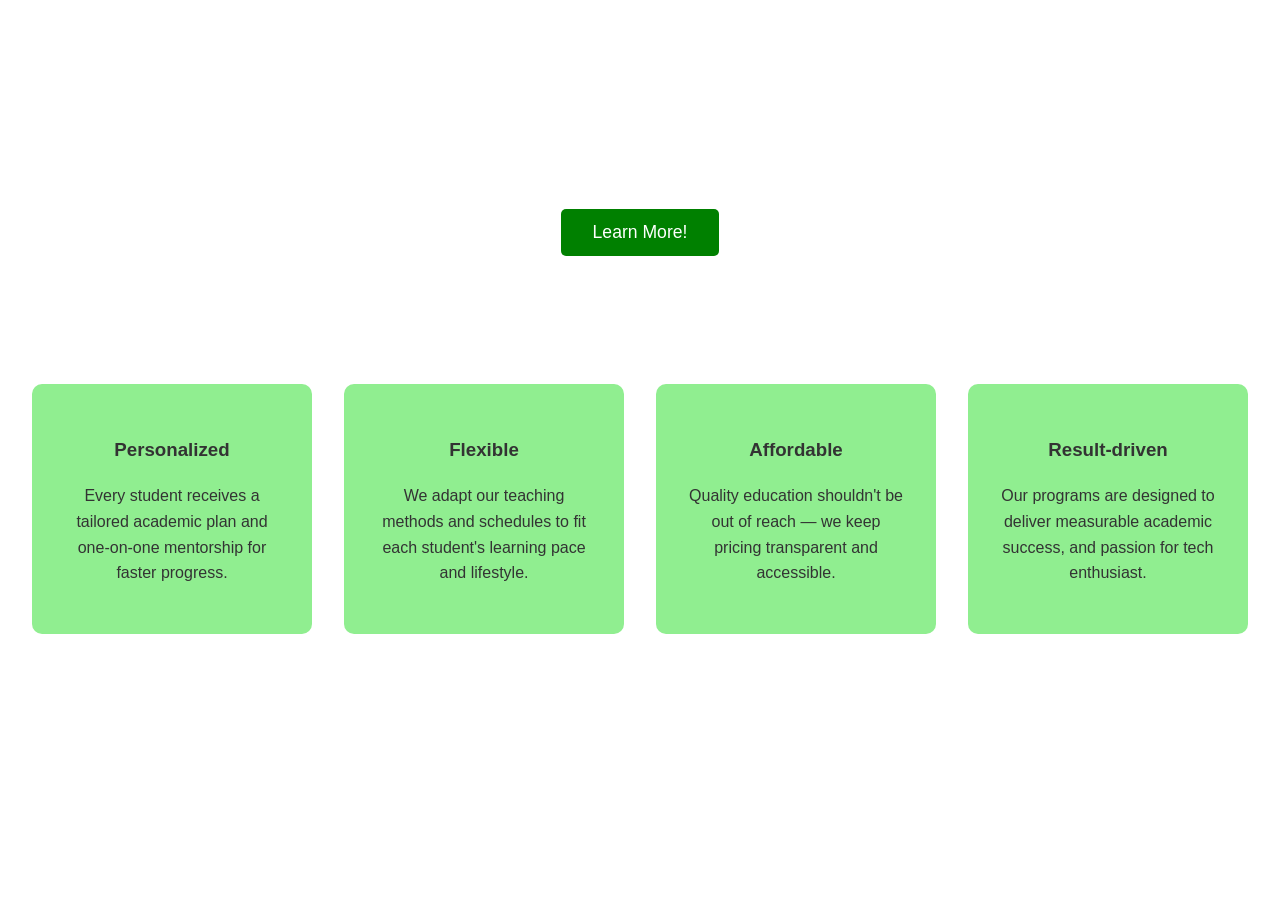
==== index.html @ 3a7b1abc "Merge pull request #18 from AlexKalll/nav Nav" ====
<!DOCTYPE html>
<html lang="en">
<head>
    <meta charset="UTF-8">
    <meta name="viewport" content="width=device-width, initial-scale=1.0">
    <title>Top Academy - Home</title>
    <link rel="stylesheet" href="../css/styles.css">
</head>
<body>
    <div id="app">
        <!-- Include Header -->
        <div id="header-placeholder"></div>

        <main class="main">
            <section class="hero">
                <h1>Top Academy</h1>
                <p class="hero-txt">Empower students at all academic levels to thrive, by combining expert teaching, a pace that fits each student, and strong collaboration with parents to ensure lasting academic success.</p>
                <button class="btn-lm">Learn More!</button>
            </section>

            <section class="features">
                <div class="feat-card">
                    <h3>Personalized</h3>
                    <p>Every student receives a tailored academic plan and one-on-one mentorship for faster progress.</p>
                </div>
                <div class="feat-card">
                    <h3>Flexible</h3>
                    <p>We adapt our teaching methods and schedules to fit each student's learning pace and lifestyle.</p>
                </div>
                <div class="feat-card">
                    <h3>Affordable</h3>
                    <p>Quality education shouldn't be out of reach — we keep pricing transparent and accessible.</p>
                </div>
                <div class="feat-card">
                    <h3>Result-driven</h3>
                    <p>Our programs are designed to deliver measurable academic success, and passion for tech enthusiast.</p>
                </div>
            </section>
        </main>

        <!-- Include Footer -->
        <div id="footer-placeholder"></div>
    </div>
    <script src="../js/scripts.js"></script>
</body>
</html>
---- css/styles.css ----
body {
    margin: 0;
    padding: 0;
    box-sizing: border-box;
    font-family: Arial, sans-serif;
    line-height: 1.6;
    color: #333;
    background: #fff;
  }
  
  /* Header Styles */
  .hd {
    display: flex;
    justify-content: space-between;
    align-items: center;
    padding: 1rem 2rem;
    background: #e3e0e0;
    box-shadow: 0 2px 5px rgba(0, 0, 0, 0.1);
  }
  
  .lg-img {
    height: 50px;
  }
  
  .nav {
    display: flex;
    gap: 2rem;
  }
  
  .nav-link {
    text-decoration: none;
    color: #333;
    font-weight: 500;
  }
  
  .nav-link:hover {
    color: #008000;
  }
  
  /* Hero Section */
  .hero {
    text-align: center;
    padding: 4rem 2rem;
    background: url('../assets/bg.jpg') center/cover;
    color: #fff;
  }
  
  .hero-txt {
    max-width: 800px;
    margin: 1rem auto;
  }
  
  .btn-lm {
    padding: 0.8rem 2rem;
    background: #008000;
    color: #fff;
    border: none;
    border-radius: 5px;
    cursor: pointer;
    font-size: 1.1rem;
  }
  
  /* Features Section */
  .features {
    display: grid;
    grid-template-columns: repeat(auto-fit, minmax(250px, 1fr));
    gap: 2rem;
    padding: 4rem 2rem;
    background: #fff;
  }
  
  .feat-card {
    background: #90EE90;
    padding: 2rem;
    border-radius: 10px;
    text-align: center;
  }
  
  /* Footer Styles */
  .ft {
    background: #f7f2f2;
    color: #000000;
    padding: 3rem 2rem;
    text-align: center;
  }
  
  .ft-content {
    display: flex;
    justify-content: center;
    gap: 4rem;
    margin-bottom: 2rem;
    flex-wrap: wrap;
  }
  
  .ft-section {
    min-width: 200px;
  }
  
  .ft-section h3 {
    margin-bottom: 1rem;
    color: #90EE90;
  }
  
  .ft a {
    color: #000000;
    text-decoration: none;
    display: block;
    margin: 0.5rem 0;
    transition: color 0.3s;
  }
  
  .ft a:hover {
    color: blue;
  }
  
  .cp-right {
    padding-top: 2rem;
    border-top: 1px solid rgba(255, 255, 255, 0.1);
  }
  
  @media (max-width: 768px) {
    .ft-content {
      flex-direction: column;
      gap: 2rem;
      align-items: center;
    }
  }
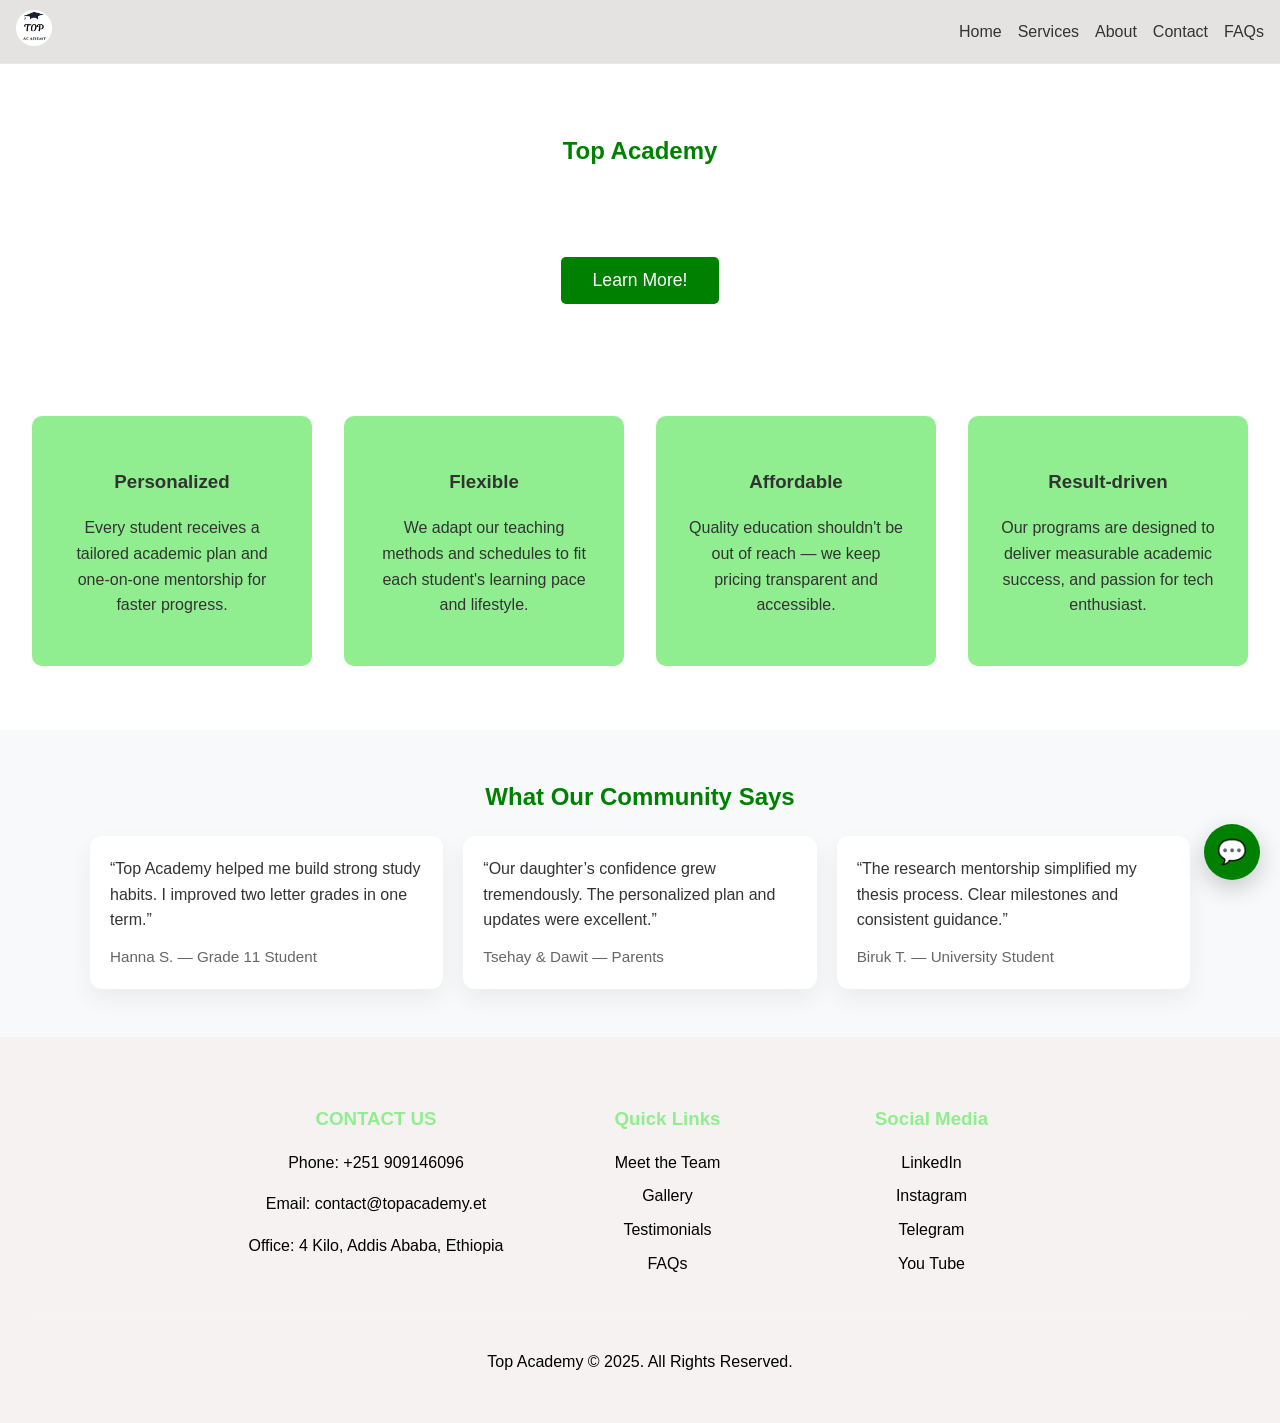
==== commit 61b7cf0b: "Merge pull request #29 from kaletsidik1/main Add AI Assistant" ====
--- a/index.html
+++ b/index.html
@@ -4,7 +4,7 @@
     <meta charset="UTF-8">
     <meta name="viewport" content="width=device-width, initial-scale=1.0">
     <title>Top Academy - Home</title>
-    <link rel="stylesheet" href="../css/styles.css">
+    <link rel="stylesheet" href="css/styles.css">
 </head>
 <body>
     <div id="app">
@@ -36,11 +36,31 @@
                     <p>Our programs are designed to deliver measurable academic success, and passion for tech enthusiast.</p>
                 </div>
             </section>
+
+            <section class="home-testimonials">
+                <div class="home-testimonials-inner">
+                    <h2>What Our Community Says</h2>
+                    <div class="home-testimonials-grid">
+                        <div class="home-testimonial">
+                            <p class="home-quote">“Top Academy helped me build strong study habits. I improved two letter grades in one term.”</p>
+                            <p class="home-author">Hanna S. — Grade 11 Student</p>
+                        </div>
+                        <div class="home-testimonial">
+                            <p class="home-quote">“Our daughter’s confidence grew tremendously. The personalized plan and updates were excellent.”</p>
+                            <p class="home-author">Tsehay & Dawit — Parents</p>
+                        </div>
+                        <div class="home-testimonial">
+                            <p class="home-quote">“The research mentorship simplified my thesis process. Clear milestones and consistent guidance.”</p>
+                            <p class="home-author">Biruk T. — University Student</p>
+                        </div>
+                    </div>
+                </div>
+            </section>
         </main>
 
         <!-- Include Footer -->
         <div id="footer-placeholder"></div>
     </div>
-    <script src="../js/scripts.js"></script>
+    <script src="js/scripts.js"></script>
 </body>
 </html>
--- a/css/styles.css
+++ b/css/styles.css
@@ -8,43 +8,76 @@
     background: #fff;
   }
   
+  /* Keep content visible under fixed header */
+  body { padding-top: 64px; }
+
   /* Header Styles */
   .hd {
+    position: fixed;
+    top: 0;
+    left: 0;
+    right: 0;
+    z-index: 1000;
     display: flex;
     justify-content: space-between;
     align-items: center;
-    padding: 1rem 2rem;
-    background: #e3e0e0;
-    box-shadow: 0 2px 5px rgba(0, 0, 0, 0.1);
+    padding: 0.6rem 1rem;
+    background: rgba(227, 224, 224, 0.92);
+    backdrop-filter: saturate(180%) blur(8px);
+    -webkit-backdrop-filter: saturate(180%) blur(8px);
+    border-bottom: 1px solid #e9e9e9;
   }
   
   .lg-img {
-    height: 50px;
+    height: 36px;
   }
   
   .nav {
     display: flex;
-    gap: 2rem;
+    gap: 1rem;
   }
   
   .nav-link {
+    position: relative;
     text-decoration: none;
     color: #333;
     font-weight: 500;
+    padding: 0.25rem 0;
   }
   
   .nav-link:hover {
     color: #008000;
+  }
+  
+  .nav-link::after {
+    content: "";
+    position: absolute;
+    left: 0;
+    right: 0;
+    bottom: -4px;
+    margin: 0 auto;
+    width: 0;
+    height: 2px;
+    background: #008000;
+    transition: width 0.2s ease;
+  }
+  
+  .nav-link:hover::after {
+    width: 100%;
   }
   
   /* Hero Section */
   .hero {
     text-align: center;
-    padding: 4rem 2rem;
+    padding: 3rem 2rem;
     background: url('../assets/bg.jpg') center/cover;
     color: #fff;
   }
   
+  .hero h1{
+    color: #008000
+  }
+
   .hero-txt {
     max-width: 800px;
     margin: 1rem auto;
@@ -125,4 +158,168 @@
       align-items: center;
     }
   }
+  
+/* Chatbot Widget */
+.chatbot-widget {
+  position: fixed;
+  right: 20px;
+  bottom: 20px;
+  z-index: 9999;
+}
+
+.chatbot-toggle {
+  width: 56px;
+  height: 56px;
+  border-radius: 50%;
+  border: none;
+  background: #008000;
+  color: #fff;
+  font-size: 24px;
+  cursor: pointer;
+  box-shadow: 0 8px 24px rgba(0,0,0,0.2);
+  position: relative;
+  z-index: 10001;
+}
+
+.chatbot-panel {
+  position: absolute;
+  right: 0;
+  bottom: 72px;
+  width: 340px;
+  height: 460px;
+  background: #fff;
+  border-radius: 12px;
+  box-shadow: 0 12px 32px rgba(0,0,0,0.25);
+  display: flex;
+  flex-direction: column;
+  overflow: hidden;
+  z-index: 10000;
+}
+
+.chatbot-header {
+  display: flex;
+  justify-content: space-between;
+  align-items: center;
+  padding: 0.75rem 0.9rem;
+  background: #e3e0e0;
+}
+
+.chatbot-title {
+  font-weight: 700;
+}
+
+.chatbot-actions {
+  display: flex;
+  gap: 8px;
+}
+
+.chatbot-close,
+.chatbot-key-btn {
+  background: transparent;
+  border: none;
+  font-size: 16px;
+  cursor: pointer;
+}
+
+.chatbot-messages {
+  flex: 1;
+  padding: 0.9rem;
+  overflow-y: auto;
+  background: #f7f7f7;
+}
+
+.chat-message {
+  max-width: 80%;
+  padding: 0.55rem 0.7rem;
+  border-radius: 12px;
+  margin: 0.35rem 0;
+  white-space: pre-wrap;
+}
+
+.user-message {
+  margin-left: auto;
+  background: #008000;
+  color: #fff;
+}
+
+.bot-message {
+  margin-right: auto;
+  background: #ffffff;
+  color: #333;
+  border: 1px solid #ececec;
+}
+
+.chat-message.typing {
+  font-style: italic;
+  color: #666;
+}
+
+.chatbot-input-area {
+  display: flex;
+  gap: 8px;
+  padding: 0.75rem;
+  background: #fff;
+  border-top: 1px solid #eee;
+}
+
+.chatbot-input {
+  flex: 1;
+  border: 1px solid #ddd;
+  border-radius: 8px;
+  padding: 0.55rem 0.7rem;
+  font-size: 14px;
+}
+
+.chatbot-send {
+  background: #008000;
+  color: #fff;
+  border: none;
+  border-radius: 8px;
+  padding: 0.55rem 0.9rem;
+  cursor: pointer;
+}
+
+@media (max-width: 480px) {
+  .chatbot-panel { width: 90vw; height: 60vh; }
+}
+  
+/* Ensure hidden attribute takes effect for chatbot panel */
+.chatbot-panel[hidden] { display: none !important; }
+  
+/* Home Testimonials */
+.home-testimonials {
+  padding: 3rem 2rem;
+  background: #f8f9fb;
+}
+.home-testimonials-inner {
+  max-width: 1100px;
+  margin: 0 auto;
+  text-align: center;
+}
+.home-testimonials h2 {
+  margin: 0 0 1.25rem;
+  color: #008000;
+}
+.home-testimonials-grid {
+  display: grid;
+  grid-template-columns: repeat(auto-fit, minmax(260px, 1fr));
+  gap: 1.25rem;
+}
+.home-testimonial {
+  background: #fff;
+  border-radius: 12px;
+  padding: 1.25rem;
+  box-shadow: 0 10px 24px rgba(0,0,0,0.06);
+  text-align: left;
+}
+.home-quote {
+  margin: 0 0 0.75rem;
+  color: #333;
+  line-height: 1.6;
+}
+.home-author {
+  margin: 0;
+  color: #666;
+  font-size: 0.95rem;
+}
   
